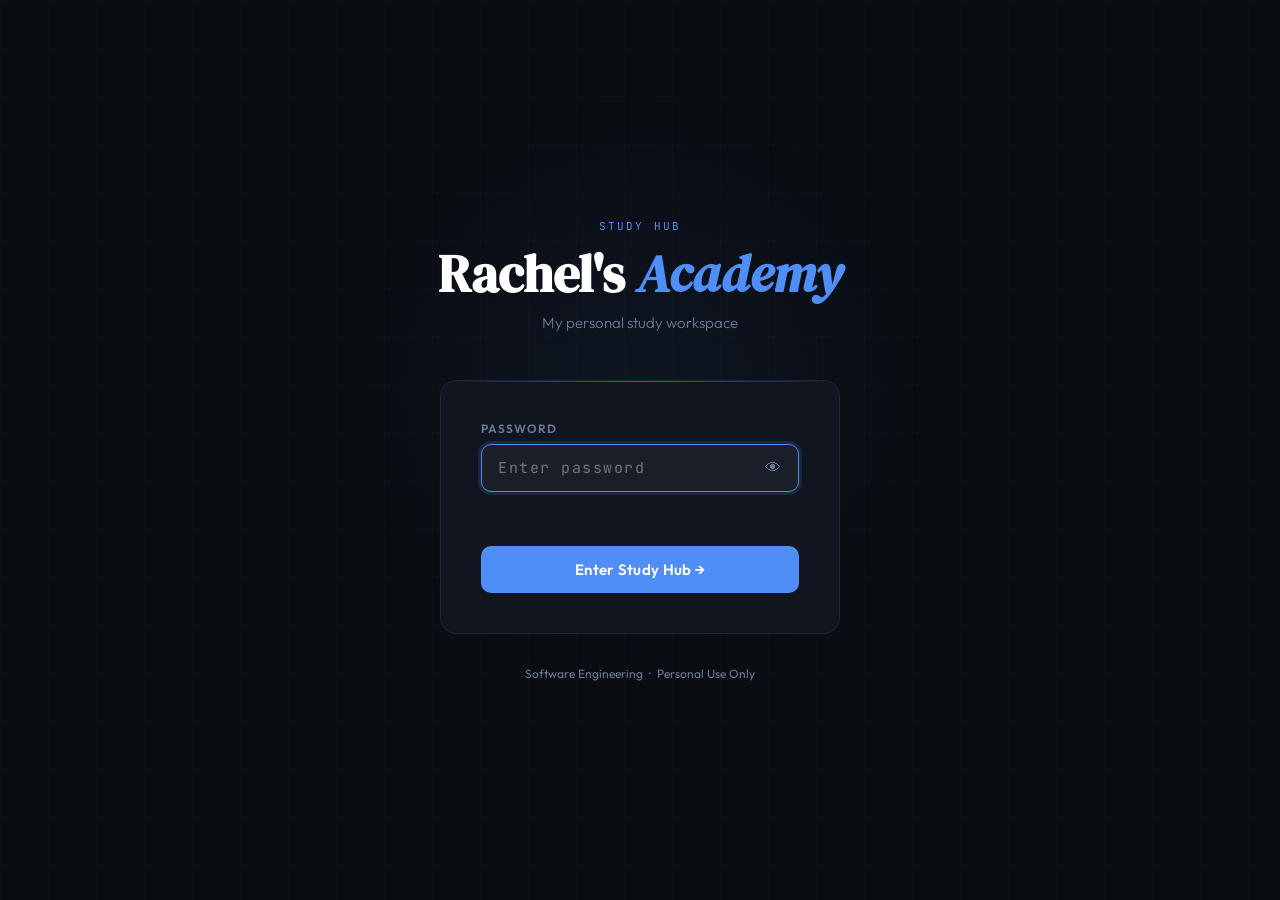
==== index.html @ 813475ed "Setup pages" ====
<!DOCTYPE html>
<html lang="en">
<head>
<meta charset="UTF-8">
<meta name="viewport" content="width=device-width, initial-scale=1.0">
<title>Rachel's Study Hub — Login</title>
<link href="https://fonts.googleapis.com/css2?family=DM+Serif+Display:ital@0;1&family=Outfit:wght@300;400;500;600&family=JetBrains+Mono:wght@400;500&display=swap" rel="stylesheet">
<style>
  *, *::before, *::after { box-sizing: border-box; margin: 0; padding: 0; }

  :root {
    --bg: #0a0d12;
    --surface: #111520;
    --border: #1e2535;
    --accent: #4f8ef7;
    --accent-glow: rgba(79,142,247,0.15);
    --text: #dce8f5;
    --muted: #6b7a99;
    --error: #f76f6f;
  }

  html, body {
    height: 100%;
    background: var(--bg);
    color: var(--text);
    font-family: 'Outfit', sans-serif;
  }

  /* animated grid background */
  body::before {
    content: '';
    position: fixed;
    inset: 0;
    background-image:
      linear-gradient(rgba(79,142,247,0.03) 1px, transparent 1px),
      linear-gradient(90deg, rgba(79,142,247,0.03) 1px, transparent 1px);
    background-size: 48px 48px;
    pointer-events: none;
    z-index: 0;
  }

  /* radial glow center */
  body::after {
    content: '';
    position: fixed;
    top: 50%; left: 50%;
    transform: translate(-50%, -60%);
    width: 600px; height: 600px;
    background: radial-gradient(circle, rgba(79,142,247,0.07) 0%, transparent 70%);
    pointer-events: none;
    z-index: 0;
  }

  .wrap {
    position: relative;
    z-index: 1;
    min-height: 100vh;
    display: flex;
    flex-direction: column;
    align-items: center;
    justify-content: center;
    padding: 24px;
  }

  .brand {
    text-align: center;
    margin-bottom: 48px;
    animation: fadeUp 0.6s ease both;
  }

  .brand-eyebrow {
    font-family: 'JetBrains Mono', monospace;
    font-size: 11px;
    letter-spacing: 0.2em;
    color: var(--accent);
    text-transform: uppercase;
    margin-bottom: 12px;
  }

  .brand h1 {
    font-family: 'DM Serif Display', serif;
    font-size: clamp(32px, 5vw, 52px);
    color: #fff;
    line-height: 1.1;
  }

  .brand h1 em {
    font-style: italic;
    color: var(--accent);
  }

  .brand p {
    margin-top: 10px;
    color: var(--muted);
    font-size: 15px;
    font-weight: 300;
  }

  .card {
    background: var(--surface);
    border: 1px solid var(--border);
    border-radius: 16px;
    padding: 40px;
    width: 100%;
    max-width: 400px;
    animation: fadeUp 0.6s 0.15s ease both;
    position: relative;
    overflow: hidden;
  }

  .card::before {
    content: '';
    position: absolute;
    top: 0; left: 0; right: 0;
    height: 1px;
    background: linear-gradient(90deg, transparent, var(--accent), transparent);
    opacity: 0.6;
  }

  .field {
    margin-bottom: 20px;
  }

  label {
    display: block;
    font-size: 12px;
    font-weight: 600;
    letter-spacing: 0.08em;
    text-transform: uppercase;
    color: var(--muted);
    margin-bottom: 8px;
  }

  .input-wrap {
    position: relative;
  }

  input[type="password"] {
    width: 100%;
    background: rgba(255,255,255,0.04);
    border: 1px solid var(--border);
    border-radius: 10px;
    color: var(--text);
    font-family: 'JetBrains Mono', monospace;
    font-size: 15px;
    letter-spacing: 0.1em;
    outline: none;
    padding: 13px 48px 13px 16px;
    transition: border-color 0.2s, box-shadow 0.2s;
  }

  input[type="password"]:focus {
    border-color: var(--accent);
    box-shadow: 0 0 0 3px var(--accent-glow);
  }

  input[type="password"].shake {
    animation: shake 0.4s ease;
    border-color: var(--error);
    box-shadow: 0 0 0 3px rgba(247,111,111,0.12);
  }

  .eye-btn {
    position: absolute;
    right: 14px;
    top: 50%;
    transform: translateY(-50%);
    background: none;
    border: none;
    color: var(--muted);
    cursor: pointer;
    font-size: 16px;
    line-height: 1;
    padding: 4px;
    transition: color 0.2s;
  }
  .eye-btn:hover { color: var(--text); }

  .error-msg {
    color: var(--error);
    font-size: 13px;
    margin-top: 8px;
    min-height: 18px;
    opacity: 0;
    transition: opacity 0.2s;
  }
  .error-msg.show { opacity: 1; }

  .submit-btn {
    width: 100%;
    background: var(--accent);
    border: none;
    border-radius: 10px;
    color: #fff;
    cursor: pointer;
    font-family: 'Outfit', sans-serif;
    font-size: 15px;
    font-weight: 600;
    letter-spacing: 0.02em;
    padding: 14px;
    margin-top: 8px;
    transition: opacity 0.2s, transform 0.15s, box-shadow 0.2s;
    position: relative;
    overflow: hidden;
  }

  .submit-btn:hover {
    opacity: 0.9;
    box-shadow: 0 4px 20px rgba(79,142,247,0.35);
    transform: translateY(-1px);
  }

  .submit-btn:active { transform: translateY(0); }

  .submit-btn.loading {
    pointer-events: none;
    opacity: 0.7;
  }

  .submit-btn .btn-text { transition: opacity 0.2s; }
  .submit-btn.loading .btn-text { opacity: 0; }

  .spinner {
    position: absolute;
    top: 50%; left: 50%;
    transform: translate(-50%, -50%);
    width: 18px; height: 18px;
    border: 2px solid rgba(255,255,255,0.3);
    border-top-color: #fff;
    border-radius: 50%;
    opacity: 0;
    animation: none;
  }
  .submit-btn.loading .spinner {
    opacity: 1;
    animation: spin 0.6s linear infinite;
  }

  .footer-note {
    margin-top: 32px;
    text-align: center;
    font-size: 12px;
    color: var(--muted);
    animation: fadeUp 0.6s 0.3s ease both;
  }

  @keyframes fadeUp {
    from { opacity: 0; transform: translateY(16px); }
    to   { opacity: 1; transform: translateY(0); }
  }

  @keyframes shake {
    0%, 100% { transform: translateX(0); }
    20%       { transform: translateX(-8px); }
    40%       { transform: translateX(8px); }
    60%       { transform: translateX(-5px); }
    80%       { transform: translateX(5px); }
  }

  @keyframes spin {
    to { transform: translate(-50%, -50%) rotate(360deg); }
  }
</style>
</head>
<body>
<div class="wrap">
  <div class="brand">
    <div class="brand-eyebrow">Study Hub</div>
    <h1>Rachel's <em>Academy</em></h1>
    <p>My personal study workspace</p>
  </div>

  <div class="card">
    <div class="field">
      <label for="pw">Password</label>
      <div class="input-wrap">
        <input type="password" id="pw" placeholder="Enter password" autocomplete="current-password" autofocus>
        <button class="eye-btn" id="eye-btn" onclick="toggleVisibility()" tabindex="-1" aria-label="Toggle visibility">👁</button>
      </div>
      <div class="error-msg" id="error-msg">Incorrect password. Try again.</div>
    </div>

    <button class="submit-btn" id="submit-btn" onclick="login()">
      <span class="btn-text">Enter Study Hub →</span>
      <div class="spinner"></div>
    </button>
  </div>

  <div class="footer-note">
    Software Engineering &nbsp;·&nbsp; Personal Use Only
  </div>
</div>

<script>
  const CORRECT = 'password123';

  const pwInput   = document.getElementById('pw');
  const errorMsg  = document.getElementById('error-msg');
  const submitBtn = document.getElementById('submit-btn');

  // Check if already authenticated this session
  if (sessionStorage.getItem('studyhub_auth') === '1') {
    window.location.replace('app.html');
  }

  pwInput.addEventListener('keydown', e => { if (e.key === 'Enter') login(); });

  function login() {
    const val = pwInput.value.trim();
    errorMsg.classList.remove('show');

    if (val === CORRECT) {
      submitBtn.classList.add('loading');
      sessionStorage.setItem('studyhub_auth', '1');
      setTimeout(() => window.location.replace('app.html'), 600);
    } else {
      pwInput.classList.add('shake');
      errorMsg.classList.add('show');
      setTimeout(() => pwInput.classList.remove('shake'), 400);
      pwInput.select();
    }
  }

  function toggleVisibility() {
    pwInput.type = pwInput.type === 'password' ? 'text' : 'password';
  }
</script>
</body>
</html>
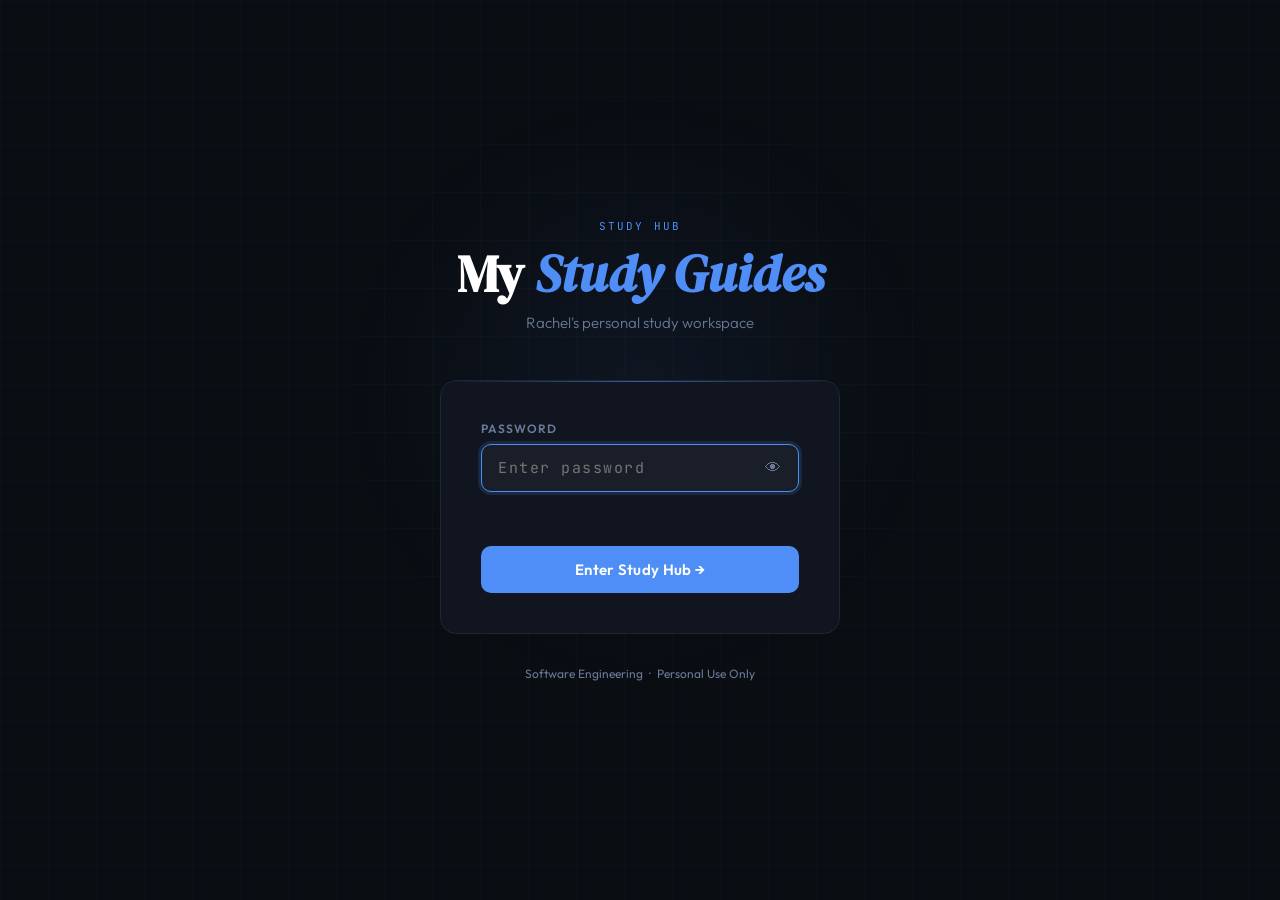
==== commit f33f0bbb: "update login page" ====
--- a/index.html
+++ b/index.html
@@ -266,8 +266,8 @@
 <div class="wrap">
   <div class="brand">
     <div class="brand-eyebrow">Study Hub</div>
-    <h1>Rachel's <em>Academy</em></h1>
-    <p>My personal study workspace</p>
+    <h1>My <em>Study Guides</em></h1>
+    <p>Rachel's personal study workspace</p>
   </div>
 
   <div class="card">
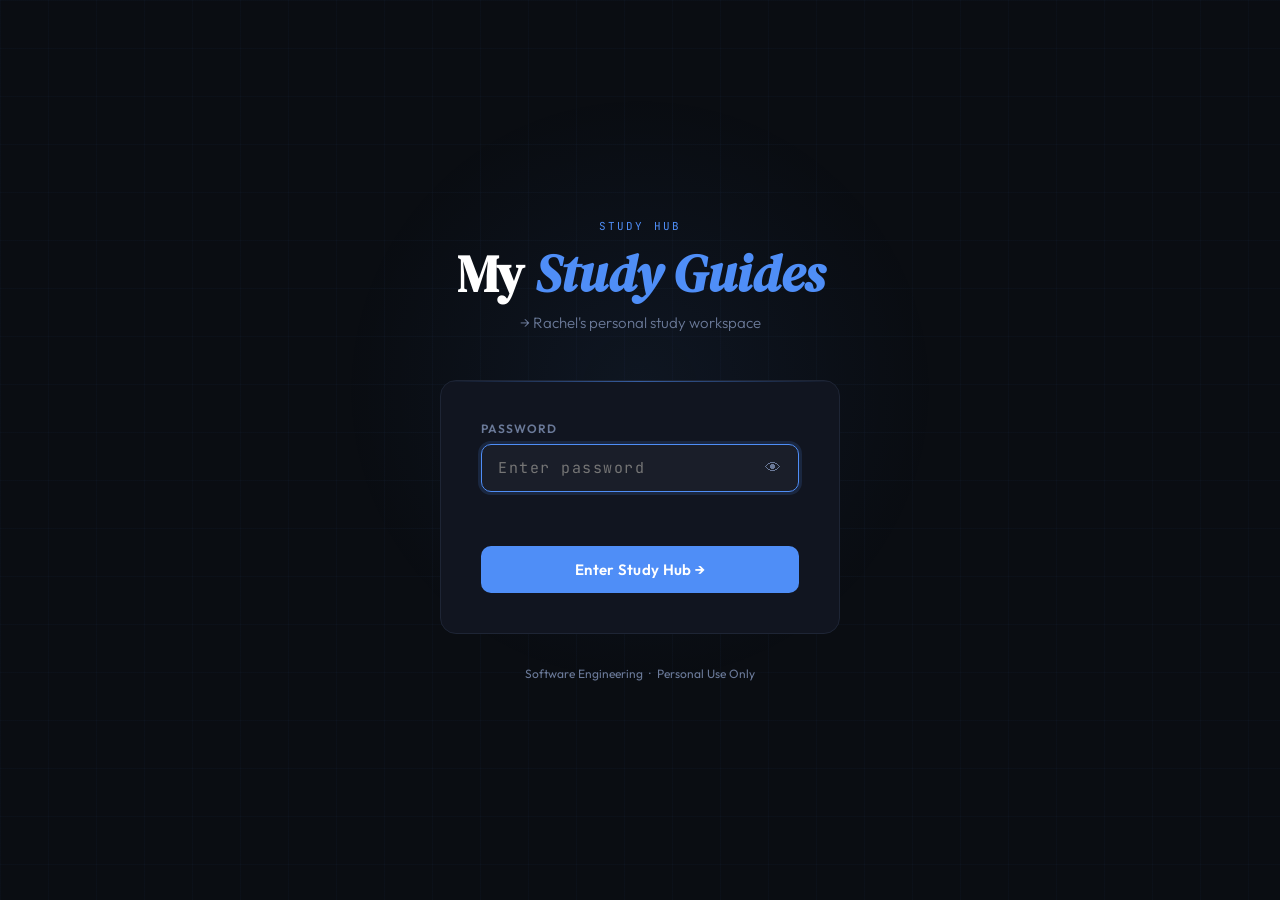
==== commit 6a794c47: "update CSS Selectors table" ====
--- a/index.html
+++ b/index.html
@@ -50,7 +50,7 @@
     pointer-events: none;
     z-index: 0;
   }
-
+  p::before { content: "→ "; }
   .wrap {
     position: relative;
     z-index: 1;
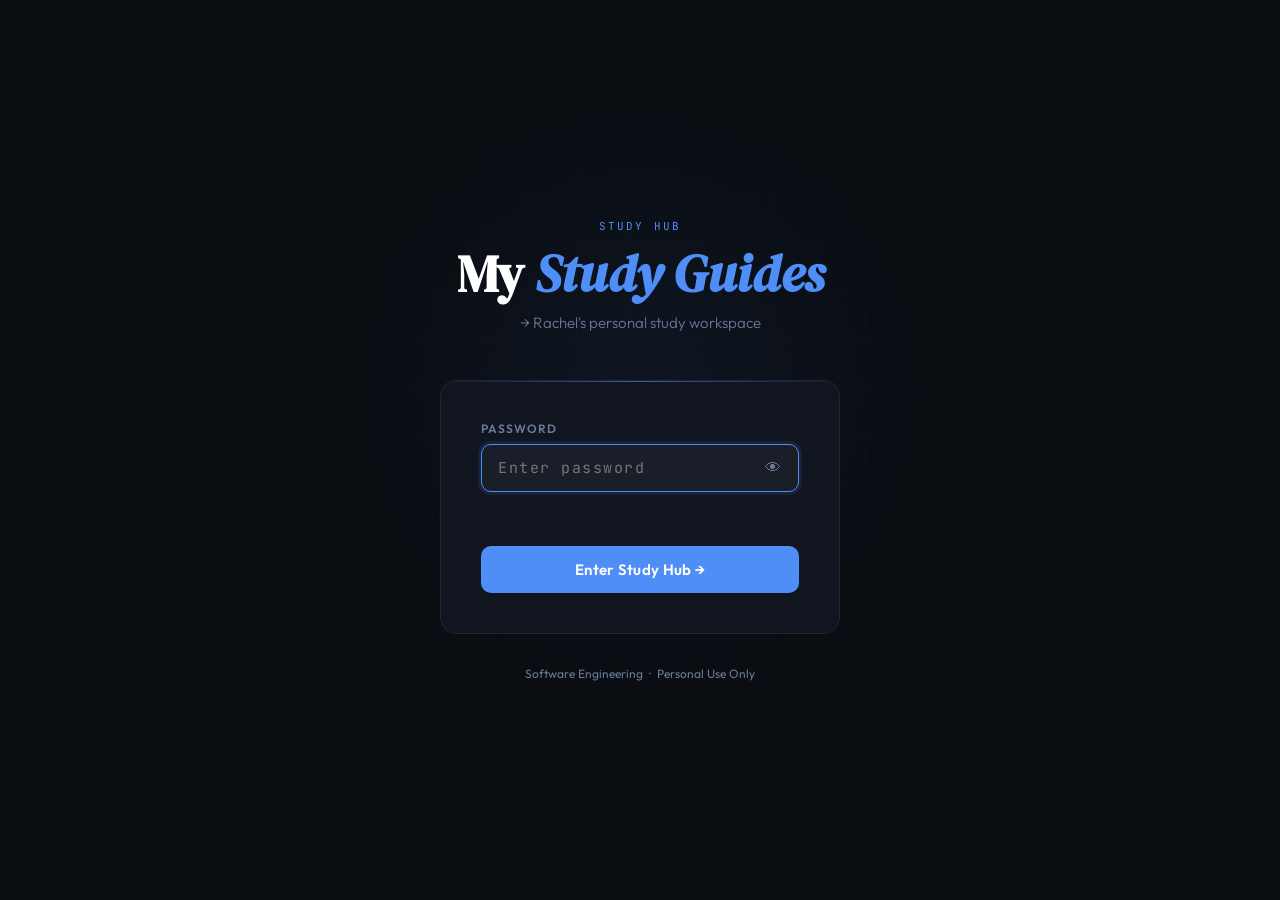
==== commit ef2a0275: "Extract shared design system into styles/shared.css - Created styles/shared.css with Google Fonts im" ====
--- a/index.html
+++ b/index.html
@@ -4,41 +4,8 @@
 <meta charset="UTF-8">
 <meta name="viewport" content="width=device-width, initial-scale=1.0">
 <title>Rachel's Study Hub — Login</title>
-<link href="https://fonts.googleapis.com/css2?family=DM+Serif+Display:ital@0;1&family=Outfit:wght@300;400;500;600&family=JetBrains+Mono:wght@400;500&display=swap" rel="stylesheet">
+<link rel="stylesheet" href="styles/shared.css">
 <style>
-  *, *::before, *::after { box-sizing: border-box; margin: 0; padding: 0; }
-
-  :root {
-    --bg: #0a0d12;
-    --surface: #111520;
-    --border: #1e2535;
-    --accent: #4f8ef7;
-    --accent-glow: rgba(79,142,247,0.15);
-    --text: #dce8f5;
-    --muted: #6b7a99;
-    --error: #f76f6f;
-  }
-
-  html, body {
-    height: 100%;
-    background: var(--bg);
-    color: var(--text);
-    font-family: 'Outfit', sans-serif;
-  }
-
-  /* animated grid background */
-  body::before {
-    content: '';
-    position: fixed;
-    inset: 0;
-    background-image:
-      linear-gradient(rgba(79,142,247,0.03) 1px, transparent 1px),
-      linear-gradient(90deg, rgba(79,142,247,0.03) 1px, transparent 1px);
-    background-size: 48px 48px;
-    pointer-events: none;
-    z-index: 0;
-  }
-
   /* radial glow center */
   body::after {
     content: '';
--- a/styles/shared.css
+++ b/styles/shared.css
@@ -0,0 +1,78 @@
+/* ═══════════════════════════════════════════════════════
+   Rachel's Study Hub — Shared Design System
+   Included by all pages. Do not add page-specific styles here.
+   ═══════════════════════════════════════════════════════ */
+
+/* ── FONTS ── */
+@import url('https://fonts.googleapis.com/css2?family=DM+Serif+Display:ital@0;1&family=Outfit:wght@300;400;500;600;700&family=JetBrains+Mono:wght@400;500;600&display=swap');
+
+/* ── RESET ── */
+*, *::before, *::after { box-sizing: border-box; margin: 0; padding: 0; }
+html { scroll-behavior: smooth; }
+
+/* ── DESIGN TOKENS ── */
+:root {
+  /* Backgrounds */
+  --bg:           #0a0d12;
+  --surface:      #111520;
+  --surface2:     #161c2a;
+
+  /* Borders */
+  --border:       #1e2535;
+  --border2:      #263047;
+
+  /* Accent colors */
+  --accent:       #4f8ef7;
+  --accent-glow:  rgba(79, 142, 247, 0.12);
+  --green:        #3ecf8e;
+  --amber:        #f5a623;
+  --red:          #f76f6f;
+  --purple:       #a78bfa;
+
+  /* Text */
+  --text:         #dce8f5;
+  --heading:      #f0f8ff;
+  --muted:        #6b7a99;
+  --dim:          #3a4460;
+
+  /* Typography */
+  --font-sans:    'Outfit', system-ui, sans-serif;
+  --font-serif:   'DM Serif Display', Georgia, serif;
+  --font-mono:    'JetBrains Mono', 'Fira Code', monospace;
+
+  /* ── Backward-compat aliases (used by existing guide CSS) ── */
+  --error:        var(--red);
+  --text-muted:   var(--muted);
+  --text-dim:     var(--dim);
+  --accent2:      var(--green);
+  --accent3:      var(--red);
+  --accent4:      var(--purple);
+  --accent5:      var(--amber);
+  /* UI designer guide aliases */
+  --ink:          var(--text);
+  --font:         var(--font-sans);
+  --mono:         var(--font-mono);
+  --blue:         var(--accent);
+}
+
+/* ── BASE ── */
+html, body {
+  min-height: 100%;
+  background: var(--bg);
+  color: var(--text);
+  font-family: var(--font-sans);
+  -webkit-font-smoothing: antialiased;
+}
+
+/* ── GRID BACKGROUND (applies to all pages) ── */
+body::before {
+  content: '';
+  position: fixed;
+  inset: 0;
+  background-image:
+    linear-gradient(rgba(79, 142, 247, 0.025) 1px, transparent 1px),
+    linear-gradient(90deg, rgba(79, 142, 247, 0.025) 1px, transparent 1px);
+  background-size: 48px 48px;
+  pointer-events: none;
+  z-index: 0;
+}
